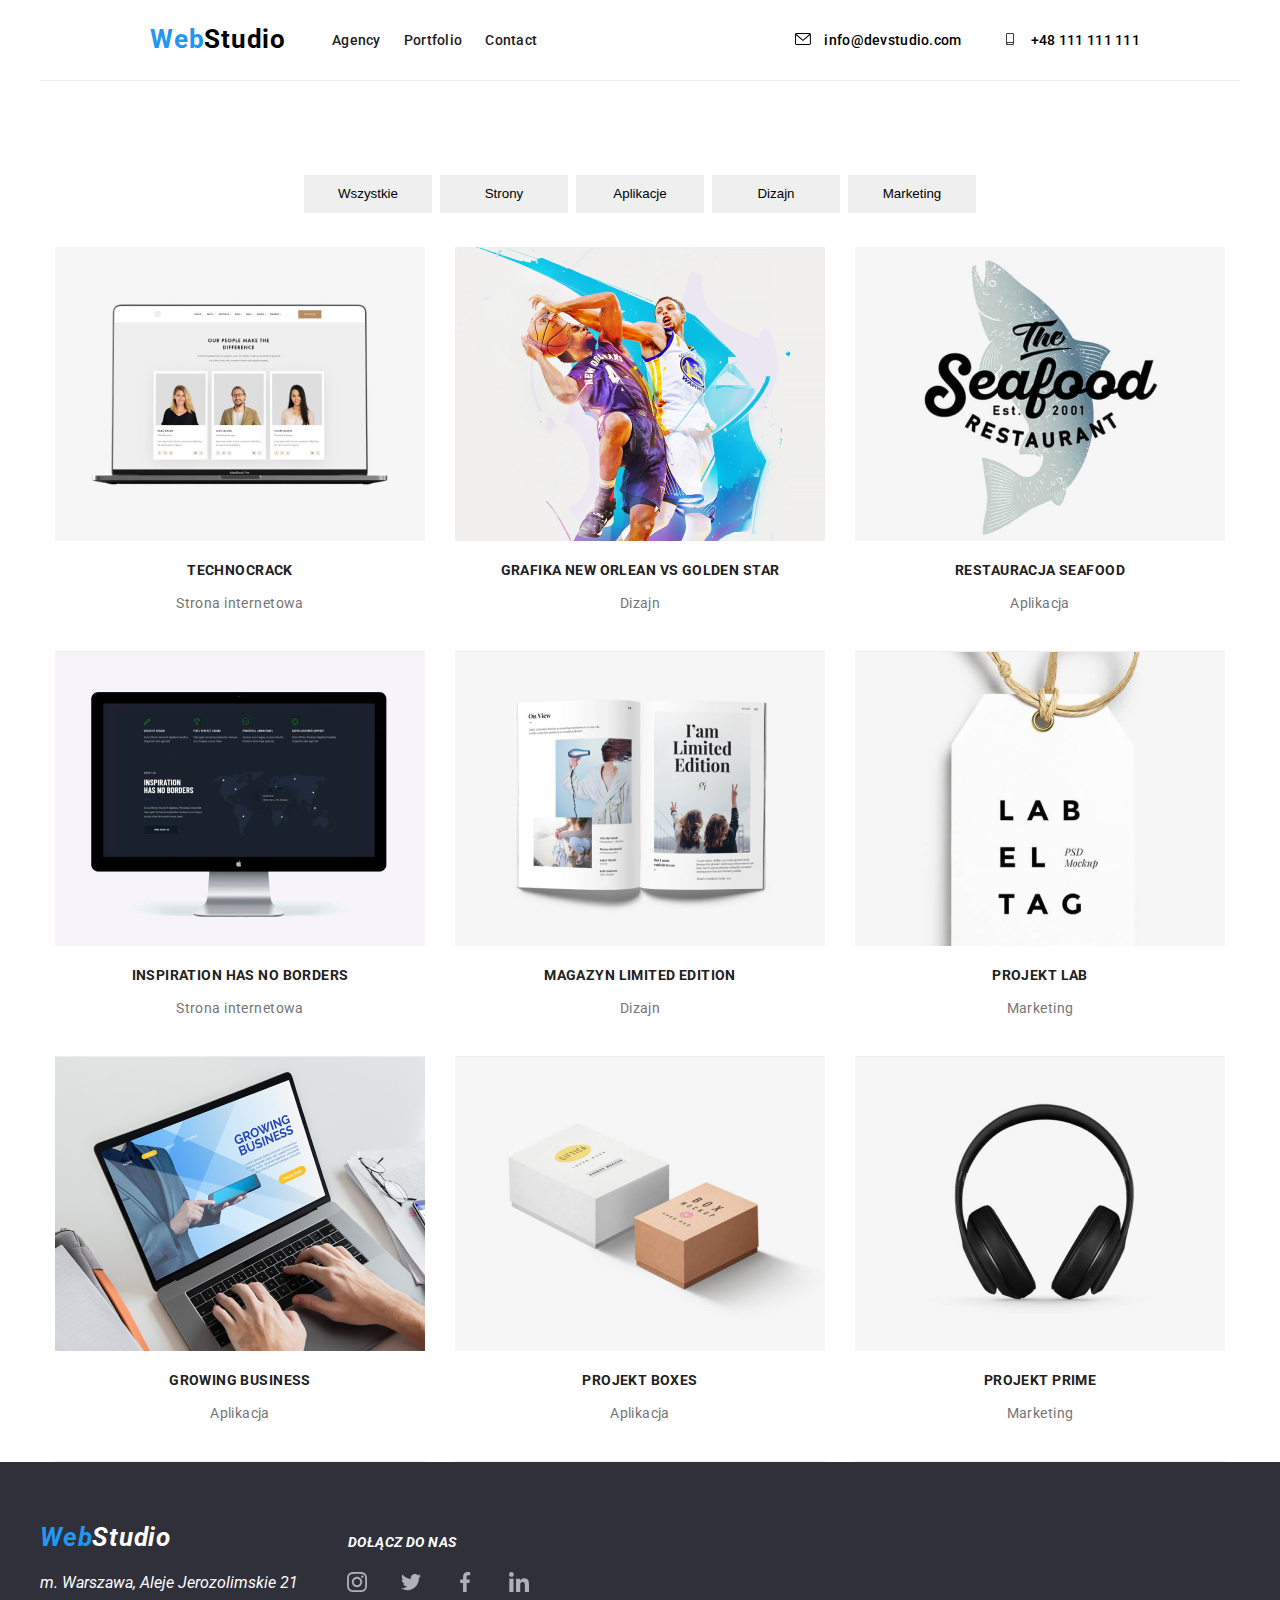
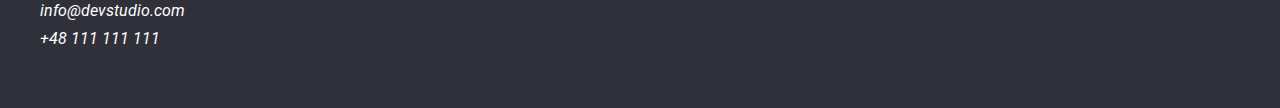
==== portfolio.html @ 7582083f "initial commit" ====
<!DOCTYPE html>
<html lang="en">

<head>
    <meta charset="UTF-8">
    <meta http-equiv="X-UA-Compatible" content="IE=edge">
    <meta name="viewport" content="width=device-width, initial-scale=1.0">
    <title>Portfolio</title>
    <link rel="stylesheet" href="styles.css">
    <link href="https://fonts.googleapis.com/css2?family=Roboto:wght@400;500;700&display=swap" rel="stylesheet" />

</head>

<body>
    <header class="header">
        <div class="header_menu container header_border">
    
    
            <nav class="nav">
                <a class="pierwsza_czesc_logo link ustawienie_logo_w_headerze" href="./index.html">
                    Web<span class="druga_czesc_logo link">Studio</span>
                </a>
                <ul class="nav__list list">
                    <li>
                        <a class="nav__l_i link" href="#">Agency</a>
                    </li>
                    <li>
                        <a class="nav__l_i link" href="./portfolio.html">Portfolio</a>
                    </li>
                    <li>
                        <a class="nav__l_i link" href="#">Contact</a>
                    </li>
                </ul>
            </nav>
            <ul class="adress_header list">
                <li>
                    
                    <a class="adress_header_l_i link address_color" href="mailto:info@devstudio.com">
    <svg width="16" height="12" class="svg_hover">
        <use href="./images/symbole_heder_lorem.svg#icon-email"></use>
    </svg>
                        info@devstudio.com</a>
                </li>
    
                <li>
                    
                    <a class="adress_header_l_i link address_color" href="tel:+48111111111">
                        <svg width="16" height="12" class="svg_hover odstep_miedzy_email_telefon">
                            <use href="./images/symbole_heder_lorem.svg#icon-smartphone"></use>
                        </svg>
                        +48 111 111 111</a>
                </li>
            </ul>
    
        </div>

    </header>


    <main>
        <!--filters-->
        <div class="container filters">
            <section class="margin_l_r_auto">
                <button type="button" class="portfolio_btn">Wszystkie</button>
                <button type="button" class="portfolio_btn">
                    Strony</button>
                <button type="button" class="portfolio_btn">
                    Aplikacje</button>
                <button type="button" class="portfolio_btn">
                    Dizajn</button>
                <button type="button" class="portfolio_btn">
                    Marketing</button>
            </section>
        </div>
        <section class="container">
            <ul class="wrapping">
                <li class="list porftolio_list porftolio_border portfolio_swiec"><img src="./images/projekt1.jpg"
                        alt="strona z ludźmi">
                    <div class="boxWtxtPortfolio">
                        <h3 class="naglowki_niższego_stopnia portfolio_title">Technocrack</h3>
                        <p class="akapit_p_class">Strona internetowa</p>
                    </div>

                </li>
                <li class="list porftolio_list porftolio_border portfolio_swiec"><img src="./images/projekt3.jpg"
                        alt="basketball players">
                    <div class="boxWtxtPortfolio">
                        <h3 class="naglowki_niższego_stopnia portfolio_title">Grafika New Orlean vs Golden Star</h3>
                        <p class="akapit_p_class">Dizajn</p>
                    </div>

                </li>
                <li class="list porftolio_list porftolio_border portfolio_swiec"><img src="./images/projekt4.jpg"
                        alt="Logo restauracji">
                    <div class="boxWtxtPortfolio">
                        <h3 class="naglowki_niższego_stopnia">Restauracja Seafood</h3>
                        <p class="akapit_p_class">Aplikacja</p>
                    </div>

                </li>
                <li class="list porftolio_list porftolio_border portfolio_swiec"><img src="./images/projekt5.jpg"
                        alt="monitor">
                    <div class="boxWtxtPortfolio">
                        <h3 class="naglowki_niższego_stopnia">Inspiration has no Borders</h3>
                        <p class="akapit_p_class">Strona internetowa</p>
                    </div>

                </li>
                <li class="list porftolio_list porftolio_border portfolio_swiec"><img src="./images/projekt6.jpg"
                        alt="otwarty magazyn">
                    <div class="boxWtxtPortfolio">
                        <h3 class="naglowki_niższego_stopnia">Magazyn Limited Edition</h3>
                        <p class="akapit_p_class">Dizajn</p>
                    </div>

                </li>
                <li class="list porftolio_list porftolio_border portfolio_swiec"><img src="./images/projekt7.jpg"
                        alt="brand">
                    <div class="boxWtxtPortfolio">
                        <h3 class="naglowki_niższego_stopnia">Projekt LAB</h3>
                        <p class="akapit_p_class">Marketing</p>
                    </div>

                </li>
                <li class="list porftolio_list porftolio_border portfolio_swiec"><img src="./images/projekt8.jpg"
                        alt="person working on laptop">
                    <div class="boxWtxtPortfolio">
                        <h3 class="naglowki_niższego_stopnia">Growing Business</h3>
                        <p class="akapit_p_class">Aplikacja</p>
                    </div>

                </li>
                <li class="list porftolio_list porftolio_border portfolio_swiec"><img src="./images/projekt9.jpg"
                        alt="boxes">
                    <div class="boxWtxtPortfolio">
                        <h3 class="naglowki_niższego_stopnia">Projekt Boxes</h3>
                        <p class="akapit_p_class">Aplikacja</p>
                    </div>

                </li>
                <li class="list porftolio_list porftolio_border portfolio_swiec"><img src="./images/projekt2.jpg"
                        alt="headphones">
                    <div class="boxWtxtPortfolio">
                        <h3 class="naglowki_niższego_stopnia">Projekt Prime</h3>
                        <p class="akapit_p_class">Marketing</p>
                    </div>

                </li>
            </ul>
        </section>
    </main>




    <footer class="footer">
        <div class="container">



            <address class="adress">

                <ul class="list list_flex">
                    <li>
                        <div class="box_footer">
                            <ul class="list link">
                                <li>
                                    <div class="logo_stopki">
                                        <a class="pierwsza_czesc_logo_footer" href="./index.html">Web<span
                                                class="druga_czesc_logo potrzeba_białego_tekstu">
                                                Studio</span>
                                        </a>
                                    </div>
                                </li>
                                <li class="list ulozenie_adresu_w_stopce">
                                    <a class="potrzeba_białego_tekstu">
                                        m. Warszawa, Aleje Jerozolimskie 21</a>
                                </li>
                                <li class="list ulozenie_adresu_w_stopce">
                                    <a class="adress_footer_l_i list potrzeba_białego_tekstu"
                                        href="mailto:info@devstudio.com">
                                        info@devstudio.com</a>
                                </li>
                                <li class="list ulozenie_adresu_w_stopce ulozenie_adresu_w_stopce_ostatni_element"><a
                                        class="adress_footer_l_i list potrzeba_białego_tekstu" href="tel:+48111111111">
                                        +48 111 111 111</a></li>
                            </ul>
                        </div>
                    </li>
                    <li>
                        <div class="box_footer dolacz_footer">

                            <h2 class="naglowki_niższego_stopnia potrzeba_białego_tekstu padding_dolacz_footer">
                                DOŁĄCZ DO NAS</h2>


                            <ul class="list icon_list">
                                <li class="svg_list_i">
                                    <a class="svg_link_i" href="#">
                                        <svg width="20px" height="20px">
                                            <use href="./images/symbole_ourteam_social.svg#icon-instagram"></use>
                                        </svg>
                                    </a>
                                </li>
                                <li class="svg_list_i">
                                    <a class="svg_link_i" href="#">
                                        <svg width="20" height="20">
                                            <use href="./images/symbole_ourteam_social.svg#icon-twitter"></use>
                                        </svg>
                                    </a>
                                </li>
                                <li class="svg_list_i">
                                    <a class="svg_link_i" href="#">
                                        <svg width="20" height="20">
                                            <use href="./images/symbole_ourteam_social.svg#icon-facebook"></use>
                                        </svg>
                                    </a>
                                </li>
                                <li class="svg_list_i">
                                    <a class="svg_link_i" href="#">
                                        <svg width="20" height="20">
                                            <use href="./images/symbole_ourteam_social.svg#icon-linkedin"></use>
                                        </svg>
                                    </a>
                                </li>
                            </ul>
                        </div>
                    </li>
                </ul>







            </address>
        </div>
    </footer>

</body>

</html>
---- styles.css ----
:root {
  --main--font: "Roboto", sans-serif;
  --main--color: #2196f3;
  --secondary-color: #000;
  --third-color: #fff;
  --main-background-color: #fff;
  --secoundary-backgroundcolor: #2196f3;
}

body {
  font-family: var(--main--font);
  background-color: var(--main-background-color);
  color: var(--secondary-color);
  margin: 0;
  padding: 0;
}
h1,
h2,
h3,
h4,
h5,
h6 {
  margin: 0;
}
ul,
ol {
  margin: 0;
  padding: 0;
}
p {
  padding: 0;
}
.list {
  list-style: none;
}
.link {
  text-decoration: none;
}
img {
  display: block;
}

.container {
  width: 1200px;
  margin-left: auto;
  margin-right: auto;
}
.header_border {
  border-bottom: 1px solid #ececec;
}

.header .container {
  display: flex;
}

.nav__list {
  display: flex;
  align-items: center;
}
.nav {
  display: flex;
}
.adress_header {
  display: flex;
  align-items: center;
}
.pierwsza_czesc_logo {
  display: flex;
  margin-left: 110px;
}
.druga_czesc_logo {
  display: flex;
  margin-right: 46px;
}

.ustawienie_logo_w_headerze {
  padding-top: 24px;
  padding-bottom: 25px;
}

.nav__l_i {
  margin-right: 23px;
}
.adress_header {
  margin-left: auto;
  margin-right: 100px;
}
.adress_header_l_i {
  margin-left: 10px;
}
.odstep_miedzy_email_telefon {
  margin-left: 30px;
}

/* LOGO */
.pierwsza_czesc_logo {
  font-family: var(--main-color);
  font-weight: 700;
  font-size: 26px;
  text-decoration: none;
  line-height: 1.192;
  letter-spacing: 0.03em;
  color: #2196f3;
}

.druga_czesc_logo {
  color: var(--secondary-color);
  letter-spacing: 0.03em;
  text-decoration: none;
  line-height: 1.192;
  font-weight: 700;
  font-size: 26px;
}

.footer {
  background: #2f303a;
}
.logo_stopki {
  padding-top: 60px;
  padding-bottom: 20px;
}

.ulozenie_adresu_w_stopce {
  padding-bottom: 9px;
}
.ulozenie_adresu_w_stopce_ostatni_element {
  padding-bottom: 60px;
}

.background_div {
  background: #2f303a;
}
.background_img {
  background-image: linear-gradient(
      rgba(47, 48, 58, 0.4),
      rgba(47, 48, 58, 0.4)
    ),
    url(./images/background_hero.png);
  background-size: cover;
  background-repeat: no-repeat;
}
.container_hero {
  display: flex;
  flex-direction: column;
  align-items: center;
  justify-content: center;
  color: var(--third-color);
  padding-top: 200px;
  padding-bottom: 200px;
}
/* NAGŁóWEK*/

.nav__l_i {
  text-decoration: none;
  font-weight: 500;
  font-size: 14px;
  line-height: 1.333;
  letter-spacing: 0.02em;
  color: #212121;
}





.nav__l_i:hover,
.nav__l_i:focus,
.adress_footer_l_i:hover,
.adress_footer_l_i:focus {
  color: var(--main--color);
}
.modal-btn:hover,
.modal-btn:focus,
.portfolio_btn:hover,
.portfolio_btn:focus {
  background-color: var(--main--color);
  color: var(--third-color);
}

.lorem_vector {
  width: 270px;
  height: 120px;
  align-items: center;
  justify-content: center;
  margin-left: auto;
  margin-right: auto;
  display: flex;
}

.adress_header {
  font-weight: 500;
  font-size: 14px;
  line-height: 1.333;
  letter-spacing: 0.02em;
}

.adress_header_l_i,
.adress_footer_l_i {
  text-decoration: none;
}
.address_color{
color: var(--secondary-color);

}
.address_color:focus,
.address_color:hover
{
  color: var(--main--color);
  
}
.svg_hover{
  fill: currentColor;
  margin-right: 10px;
}



.padding_hero {
  padding-bottom: 30px;
}

.znacznik_naglowka {
  width: 696px;
  height: 120px;

  margin-left: auto;
  margin-right: auto;
  font-weight: 900;
  font-size: 44px;
  line-height: 1.36;
  text-align: center;
  letter-spacing: 0.06em;
  text-transform: uppercase;
  color: var(--third-color);
}

.modal-btn {
  cursor: pointer;
  width: 200px;
  height: 50px;
  background: var(--main--color);
  box-shadow: 0px 4px 4px rgba(0, 0, 0, 0.15);
  border-radius: 4px;
}

/* Dotyczące tesktów */
.akapit_p_class {
  font-size: 14px;
  line-height: 1.714;
  letter-spacing: 0.03em;
  color: #757575;
}

.naglowki_niższego_stopnia {
  font-weight: bold;
  font-size: 14px;
  line-height: 1.142;
  letter-spacing: 0.03em;
  text-transform: uppercase;
  color: #212121;
}

.naglowek_drugiego_stopnia {
  font-weight: bold;
  font-size: 36px;
  line-height: 1.166;
  text-align: center;
  letter-spacing: 0.03em;
  color: #212121;
  padding-bottom: 50px;
}
.potrzeba_białego_tekstu {
  color: var(--third-color);
}

.address {
  display: flex;
}

.box {
  width: 370px;
  height: 294px;
  padding-right: 15px;
  padding-left: 15px;
}
.box:first-child{
width: 370px;
  height: 294px;
  padding-left: 15px;
}
.box:last-child{
width: 370px;
  height: 294px;
  padding-right: 15px;
}
/* .box2 {
  margin-right: 15px;
  margin-left: 15px;
} */
.our_team_padding {
  padding-top: 94px;
  padding-bottom: 50px;
}
.boxWtxt {
  display: flex;
  flex-direction: column;
  align-items: center;
  justify-content: center;
  width: 270px;
}
.boxWtxtPortfolio {
  display: flex;
  flex-direction: column;
  align-items: center;
  justify-content: center;
  width: 370px;
  height: 110px;
}
.social_icons {
  width: 270px;
  display: flex;
  align-items: center;
  justify-content: center;
}
.svg_list_i > .svg_link_i {
  display: flex;
  justify-content: center;
  align-items: center;
  width: 44px;
  height: 44px;
  border-radius: 50%;
  margin-left: 10px;
  fill: #afb1b8;
}

.icon_list {
  width: 270px;
  display: flex;
  justify-content: center;
  align-items: center;
  margin-left: auto;
  margin-right: auto;
  padding-bottom: 94px;
}

.svg_link_i:hover,
.svg_link_i:focus {
  background-color: var(--main--color);
  fill: var(--secondary-color);
}
.svg_list_i_c > .svg_link_i_c {
  display: flex;
  justify-content: center;
  align-items: center;
  width: 170px;
  height: 92px;
  border-radius: 50%;
  margin-left: 10px;
  fill: #afb1b8;
}
.portfolio_title {
  justify-content: center;
  text-align: center;
  display: flex;
  align-items: center;
  margin-left: auto;
  margin-right: auto;
}

.portfolio_swiec:hover,
.portfolio_swiec:focus {
  filter: brightness(50%);
  background-color: rgba(47, 48, 58, 0.4);
}

.icon_list {
  display: flex;
  justify-content: center;
  align-items: center;
  margin-left: auto;
  margin-right: auto;
}


.svg_list_i_c_k > .svg_link_i_c_k {
  display: flex;
  justify-content: center;
  align-items: center;
  width: 170px;
  height: 92px;
  margin-left: 10px;
  border: 1px solid #AFB1B8;
box-sizing: border-box;
border-radius: 4px;
  fill: #afb1b8;
}
.icon_color:hover,
.icon_color:focus,
.svg_link_i_c_k:hover,
.svg_link_i_c_k:focus{
  border-color: var(--secoundary-backgroundcolor);
  fill:  var(--main--color);
}
.icon_color{
  
  fill:#AFB1B8;;
}

.svg_link_i_c:hover,
.svg_link_i_c:focus {
  background-color: var(--main--color);
  fill: var(--secondary-color);
}
.boxWtxt1 {
  margin-top: 30px;
  /* padding-bottom: 10px; */
}
/* .boxWtxt2 {
  padding-bottom: 16px;
} */
.osoba_bg {
  width: 270px;
  height: 428px;
  background-color: var(--main-background-color);
  margin-bottom: 94px;
  margin-right: 15px;
  margin-left: 15px;
}

.lorem_list {
  display: flex;
}
.lista_zdjec {
  margin-left: auto;
  margin-right: auto;
}
.list_flex {
  display: flex;
}

.padding_dolacz_footer {
  padding-left: 50px;
  text-decoration: none;
  padding-top: 72px;
  padding-bottom: 10px;
}

/* koniec dot. tekstu*/

/* background*/
.lorem_list_bg {
  margin-right: auto;
  margin-left: auto;
  padding-top: 94px;
  padding-bottom: 94px;
}

.what_we_do {
  padding-bottom: 50px;
  display: flex;
  flex-direction: column;
  align-items: center;
  justify-content: center;
}
.container_our_team_bg {
  display: flex;
  flex-direction: column;
  align-items: center;
  justify-content: center;

}
.our_team_bg{
  background-color: #f5f4fa;
}
.pierwsza_czesc_logo_footer {
  display: flex;
  font-family: var(--main-color);
  font-weight: 700;
  font-size: 26px;
  text-decoration: none;
  line-height: 1.192;
  letter-spacing: 0.03em;
  color: #2196f3;
}

/* PORTFOLIO PART */
.portfolio_btn {
  cursor: pointer;
  width: 128px;
  height: 38px;
  margin-right: 4px;
  margin-left: 4px;
  border: none;
}

.filters {
  padding-top: 94px;
  padding-bottom: 34px;
}
.wrapping {
  display: flex;
  flex-wrap: wrap;
}
.margin_l_r_auto {
  display: flex;
  justify-content: center;
  margin-left: auto;
  margin-right: auto;
}
.porftolio_list:nth-child(3n + 1) {
  margin-right: 30px;
  margin-left: 15px;
}
.porftolio_list:nth-child(3n) {
  margin-right: 15px;
  margin-left: 30px;
}
.porftolio_border {
  border-bottom: 1px solid #eeeeee;
}
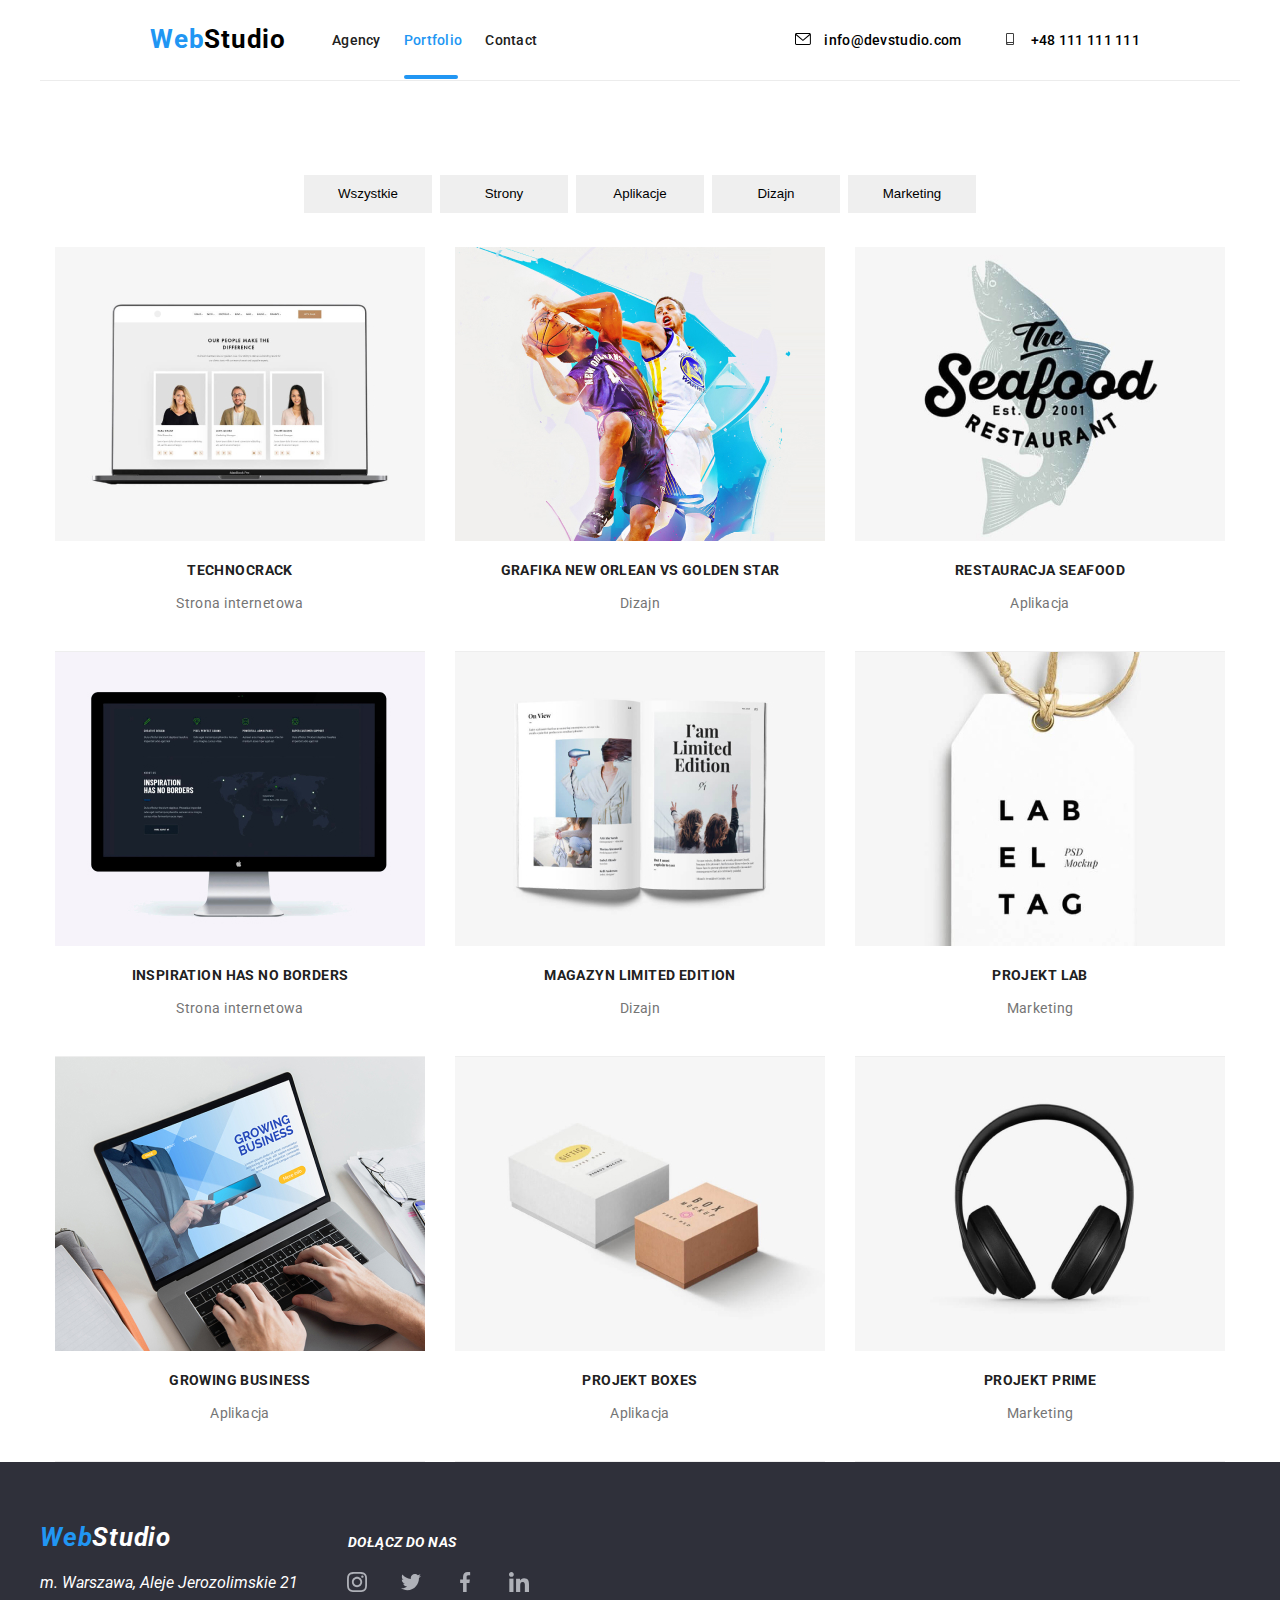
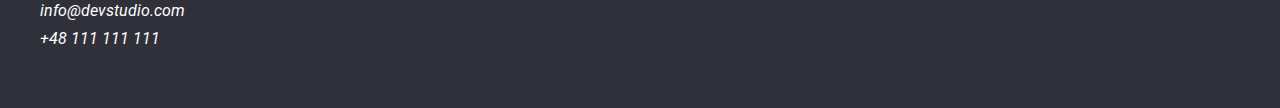
==== commit ddda1e09: "adding modal window" ====
--- a/portfolio.html
+++ b/portfolio.html
@@ -22,10 +22,10 @@
                 </a>
                 <ul class="nav__list list">
                     <li>
-                        <a class="nav__l_i link" href="#">Agency</a>
-                    </li>
-                    <li>
-                        <a class="nav__l_i link" href="./portfolio.html">Portfolio</a>
+                        <a class="nav__l_i link" href="./index.html">Agency</a>
+                    </li>
+                    <li>
+                        <a class="nav__l_i link active_page" href="./portfolio.html">Portfolio</a>
                     </li>
                     <li>
                         <a class="nav__l_i link" href="#">Contact</a>
--- a/styles.css
+++ b/styles.css
@@ -102,6 +102,9 @@
   letter-spacing: 0.03em;
   color: #2196f3;
 }
+
+
+
 
 .druga_czesc_logo {
   color: var(--secondary-color);
@@ -169,6 +172,21 @@
 .adress_footer_l_i:focus {
   color: var(--main--color);
 }
+.active_page{
+  color: var(--main--color);
+}
+.active_page::after{
+  content: "";
+  width: 54px;
+  height: 4px;
+  border-radius: 2px;
+  background-color: var(--main--color);
+  position: absolute;
+  display: flex;
+  margin-top: 25px;
+  
+}
+
 .modal-btn:hover,
 .modal-btn:focus,
 .portfolio_btn:hover,
@@ -346,7 +364,7 @@
 .svg_link_i:hover,
 .svg_link_i:focus {
   background-color: var(--main--color);
-  fill: var(--secondary-color);
+  fill: var(--third-color);
 }
 .svg_list_i_c > .svg_link_i_c {
   display: flex;
@@ -392,7 +410,7 @@
   border: 1px solid #AFB1B8;
 box-sizing: border-box;
 border-radius: 4px;
-  fill: #afb1b8;
+  fill: var(--third-color);
 }
 .icon_color:hover,
 .icon_color:focus,
@@ -406,10 +424,14 @@
   fill:#AFB1B8;;
 }
 
+.svg_padding{
+margin-left: 15px;
+margin-right: 15px;
+}
 .svg_link_i_c:hover,
 .svg_link_i_c:focus {
   background-color: var(--main--color);
-  fill: var(--secondary-color);
+  fill: var(--third-color);
 }
 .boxWtxt1 {
   margin-top: 30px;
@@ -518,3 +540,31 @@
 .porftolio_border {
   border-bottom: 1px solid #eeeeee;
 }
+
+
+.is-hidden{
+  opacity: 0;
+  visibility: hidden;
+  pointer-events: none;
+}
+.modal{
+  position: absolute;
+  top: 50%;
+  left: 50%;
+  transform: translate(-50%,-50%);
+  min-width: 528px;
+  min-height: 581px;
+  background-color: var(--main-background-color);
+}
+.close-btn{
+  position: absolute;
+  top: 8px;
+  right: 8px;
+  width: 30px;
+  height: 30px;
+  background-color: var(--main-background-color);
+  border: 1px solid rgba(0, 0, 0, 0.1);
+  border-radius: 50%;
+  cursor: pointer;
+  box-sizing: border-box;
+}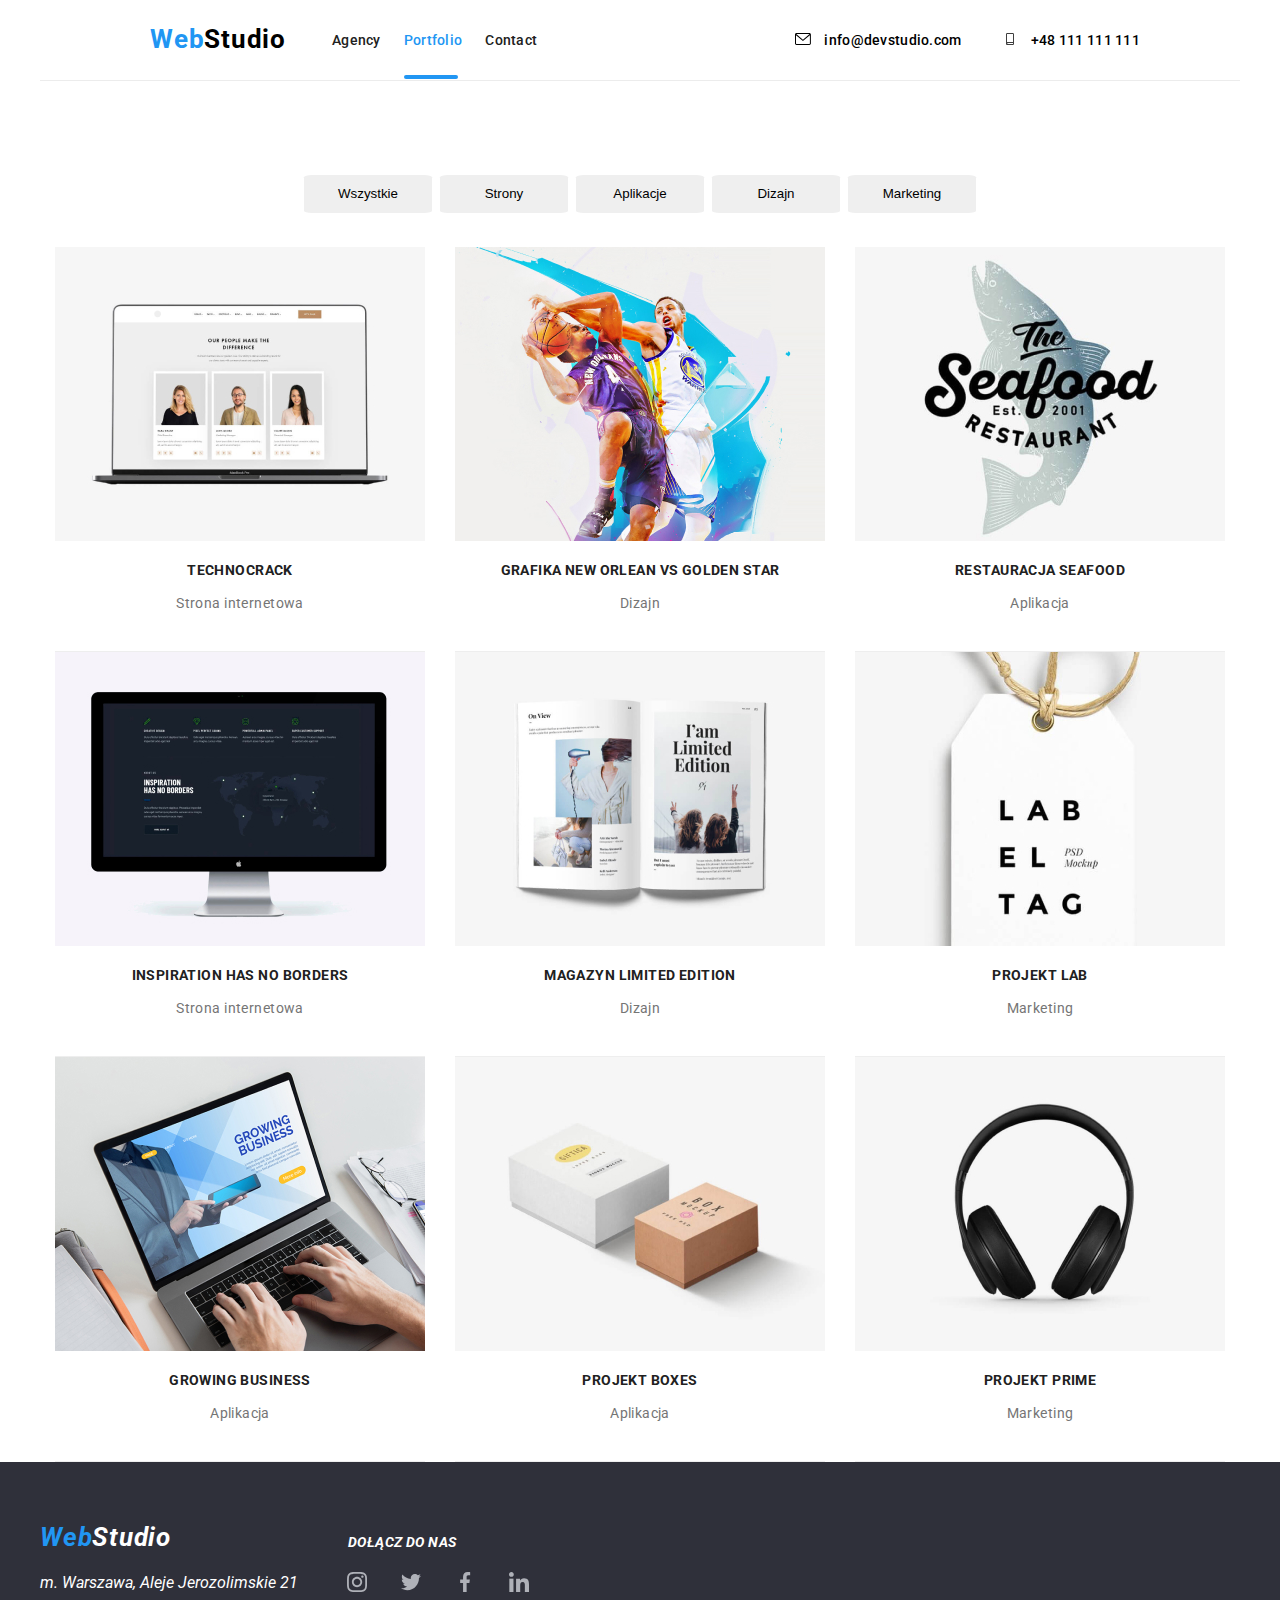
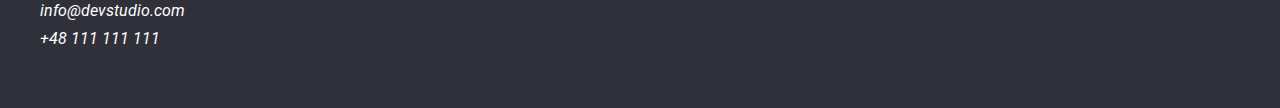
==== commit 89ab53a8: "pierwsza wersja do wysłania" ====
--- a/portfolio.html
+++ b/portfolio.html
@@ -14,8 +14,8 @@
 <body>
     <header class="header">
         <div class="header_menu container header_border">
-    
-    
+
+
             <nav class="nav">
                 <a class="pierwsza_czesc_logo link ustawienie_logo_w_headerze" href="./index.html">
                     Web<span class="druga_czesc_logo link">Studio</span>
@@ -34,16 +34,16 @@
             </nav>
             <ul class="adress_header list">
                 <li>
-                    
+
                     <a class="adress_header_l_i link address_color" href="mailto:info@devstudio.com">
-    <svg width="16" height="12" class="svg_hover">
-        <use href="./images/symbole_heder_lorem.svg#icon-email"></use>
-    </svg>
+                        <svg width="16" height="12" class="svg_hover">
+                            <use href="./images/symbole_heder_lorem.svg#icon-email"></use>
+                        </svg>
                         info@devstudio.com</a>
                 </li>
-    
+
                 <li>
-                    
+
                     <a class="adress_header_l_i link address_color" href="tel:+48111111111">
                         <svg width="16" height="12" class="svg_hover odstep_miedzy_email_telefon">
                             <use href="./images/symbole_heder_lorem.svg#icon-smartphone"></use>
@@ -51,7 +51,7 @@
                         +48 111 111 111</a>
                 </li>
             </ul>
-    
+
         </div>
 
     </header>
@@ -61,7 +61,8 @@
         <!--filters-->
         <div class="container filters">
             <section class="margin_l_r_auto">
-                <button type="button" class="portfolio_btn">Wszystkie</button>
+                <button type="button" class="portfolio_btn">
+                    Wszystkie</button>
                 <button type="button" class="portfolio_btn">
                     Strony</button>
                 <button type="button" class="portfolio_btn">
@@ -74,72 +75,153 @@
         </div>
         <section class="container">
             <ul class="wrapping">
-                <li class="list porftolio_list porftolio_border portfolio_swiec"><img src="./images/projekt1.jpg"
-                        alt="strona z ludźmi">
+                <li class="list porftolio_list porftolio_border">
+                    <div class="animation-box">
+                        <img class="portfolio_swiec" src="./images/projekt1.jpg" alt="strona z ludźmi">
+                        <div class="overflow">
+                            <p>Technocrack jest popularną platformą wykorzystywaną do rozpowszechniania koronawirusa.
+                                Firmy wykorzystują tę platformę
+                                do celów szpiegowskich i ataków na niezabezpieczone serwery konkurencji</p>
+                        </div>
+
+                    </div>
+
                     <div class="boxWtxtPortfolio">
                         <h3 class="naglowki_niższego_stopnia portfolio_title">Technocrack</h3>
                         <p class="akapit_p_class">Strona internetowa</p>
                     </div>
 
                 </li>
-                <li class="list porftolio_list porftolio_border portfolio_swiec"><img src="./images/projekt3.jpg"
-                        alt="basketball players">
+                <li class="list porftolio_list porftolio_border">
+                    <div class="animation-box">
+                        <img class="portfolio_swiec" src="./images/projekt3.jpg" alt="basketball players">
+
+                        <div class="overflow">
+                            <p>Technocrack jest popularną platformą wykorzystywaną do rozpowszechniania koronawirusa.
+                                Firmy wykorzystują tę platformę
+                                do celów szpiegowskich i ataków na niezabezpieczone serwery konkurencji</p>
+                        </div>
+                    </div>
+
                     <div class="boxWtxtPortfolio">
                         <h3 class="naglowki_niższego_stopnia portfolio_title">Grafika New Orlean vs Golden Star</h3>
                         <p class="akapit_p_class">Dizajn</p>
                     </div>
 
                 </li>
-                <li class="list porftolio_list porftolio_border portfolio_swiec"><img src="./images/projekt4.jpg"
-                        alt="Logo restauracji">
+                <li class="list porftolio_border porftolio_list">
+                    <div class="animation-box">
+                        <img class="portfolio_swiec" src="./images/projekt4.jpg" alt="Logo restauracji">
+
+                        <div class="overflow">
+                            <p>Technocrack jest popularną platformą wykorzystywaną do rozpowszechniania koronawirusa.
+                                Firmy wykorzystują tę platformę
+                                do celów szpiegowskich i ataków na niezabezpieczone serwery konkurencji</p>
+                        </div>
+                    </div>
+
                     <div class="boxWtxtPortfolio">
                         <h3 class="naglowki_niższego_stopnia">Restauracja Seafood</h3>
                         <p class="akapit_p_class">Aplikacja</p>
                     </div>
 
                 </li>
-                <li class="list porftolio_list porftolio_border portfolio_swiec"><img src="./images/projekt5.jpg"
-                        alt="monitor">
+                <li class="list porftolio_list porftolio_border">
+                    <div class="animation-box">
+                        <img class="portfolio_swiec" src="./images/projekt5.jpg" alt="monitor">
+
+                        <div class="overflow">
+                            <p>Technocrack jest popularną platformą wykorzystywaną do rozpowszechniania koronawirusa.
+                                Firmy wykorzystują tę platformę
+                                do celów szpiegowskich i ataków na niezabezpieczone serwery konkurencji</p>
+                        </div>
+                    </div>
+
                     <div class="boxWtxtPortfolio">
                         <h3 class="naglowki_niższego_stopnia">Inspiration has no Borders</h3>
                         <p class="akapit_p_class">Strona internetowa</p>
                     </div>
 
                 </li>
-                <li class="list porftolio_list porftolio_border portfolio_swiec"><img src="./images/projekt6.jpg"
-                        alt="otwarty magazyn">
+                <li class="list porftolio_list porftolio_border">
+                    <div class="animation-box">
+                        <img class="portfolio_swiec" src="./images/projekt6.jpg" alt="otwarty magazyn">
+
+                        <div class="overflow">
+                            <p>Technocrack jest popularną platformą wykorzystywaną do rozpowszechniania koronawirusa.
+                                Firmy wykorzystują tę platformę
+                                do celów szpiegowskich i ataków na niezabezpieczone serwery konkurencji</p>
+                        </div>
+                    </div>
+
                     <div class="boxWtxtPortfolio">
                         <h3 class="naglowki_niższego_stopnia">Magazyn Limited Edition</h3>
                         <p class="akapit_p_class">Dizajn</p>
                     </div>
 
                 </li>
-                <li class="list porftolio_list porftolio_border portfolio_swiec"><img src="./images/projekt7.jpg"
-                        alt="brand">
+                <li class="list porftolio_list porftolio_border">
+                    <div class="animation-box">
+                        <img class="portfolio_swiec" src="./images/projekt7.jpg" alt="brand">
+
+                        <div class="overflow">
+                            <p>Technocrack jest popularną platformą wykorzystywaną do rozpowszechniania koronawirusa.
+                                Firmy wykorzystują tę platformę
+                                do celów szpiegowskich i ataków na niezabezpieczone serwery konkurencji</p>
+                        </div>
+                    </div>
+
                     <div class="boxWtxtPortfolio">
                         <h3 class="naglowki_niższego_stopnia">Projekt LAB</h3>
                         <p class="akapit_p_class">Marketing</p>
                     </div>
 
                 </li>
-                <li class="list porftolio_list porftolio_border portfolio_swiec"><img src="./images/projekt8.jpg"
-                        alt="person working on laptop">
+                <li class="list porftolio_list porftolio_border">
+                    <div class="animation-box">
+                        <img class="portfolio_swiec" src="./images/projekt8.jpg" alt="person working on laptop">
+
+                        <div class="overflow">
+                            <p>Technocrack jest popularną platformą wykorzystywaną do rozpowszechniania koronawirusa.
+                                Firmy wykorzystują tę platformę
+                                do celów szpiegowskich i ataków na niezabezpieczone serwery konkurencji</p>
+                        </div>
+                    </div>
+
                     <div class="boxWtxtPortfolio">
                         <h3 class="naglowki_niższego_stopnia">Growing Business</h3>
                         <p class="akapit_p_class">Aplikacja</p>
                     </div>
 
                 </li>
-                <li class="list porftolio_list porftolio_border portfolio_swiec"><img src="./images/projekt9.jpg"
-                        alt="boxes">
+                <li class="list porftolio_list porftolio_border">
+                    <div class="animation-box">
+                        <img class="portfolio_swiec" src="./images/projekt9.jpg" alt="boxes">
+
+                        <div class="overflow">
+                            <p>Technocrack jest popularną platformą wykorzystywaną do rozpowszechniania koronawirusa.
+                                Firmy wykorzystują tę platformę
+                                do celów szpiegowskich i ataków na niezabezpieczone serwery konkurencji</p>
+                        </div>
+                    </div>
+
                     <div class="boxWtxtPortfolio">
                         <h3 class="naglowki_niższego_stopnia">Projekt Boxes</h3>
                         <p class="akapit_p_class">Aplikacja</p>
                     </div>
 
                 </li>
-                <li class="list porftolio_list porftolio_border portfolio_swiec"><img src="./images/projekt2.jpg"
-                        alt="headphones">
+                <li class="list porftolio_list porftolio_border">
+                    <div class="animation-box">
+                        <img class="portfolio_swiec" src="./images/projekt2.jpg" alt="headphones">
+
+                        <div class="overflow">
+                            <p>Technocrack jest popularną platformą wykorzystywaną do rozpowszechniania koronawirusa.
+                                Firmy wykorzystują tę platformę
+                                do celów szpiegowskich i ataków na niezabezpieczone serwery konkurencji</p>
+                        </div>
+                    </div>
+
                     <div class="boxWtxtPortfolio">
                         <h3 class="naglowki_niższego_stopnia">Projekt Prime</h3>
                         <p class="akapit_p_class">Marketing</p>
--- a/styles.css
+++ b/styles.css
@@ -103,9 +103,6 @@
   color: #2196f3;
 }
 
-
-
-
 .druga_czesc_logo {
   color: var(--secondary-color);
   letter-spacing: 0.03em;
@@ -162,20 +159,16 @@
   color: #212121;
 }
 
-
-
-
-
 .nav__l_i:hover,
 .nav__l_i:focus,
 .adress_footer_l_i:hover,
 .adress_footer_l_i:focus {
   color: var(--main--color);
 }
-.active_page{
+.active_page {
   color: var(--main--color);
 }
-.active_page::after{
+.active_page::after {
   content: "";
   width: 54px;
   height: 4px;
@@ -184,7 +177,6 @@
   position: absolute;
   display: flex;
   margin-top: 25px;
-  
 }
 
 .modal-btn:hover,
@@ -216,22 +208,17 @@
 .adress_footer_l_i {
   text-decoration: none;
 }
-.address_color{
-color: var(--secondary-color);
-
+.address_color {
+  color: var(--secondary-color);
 }
 .address_color:focus,
-.address_color:hover
-{
+.address_color:hover {
   color: var(--main--color);
-  
-}
-.svg_hover{
+}
+.svg_hover {
   fill: currentColor;
   margin-right: 10px;
 }
-
-
 
 .padding_hero {
   padding-bottom: 30px;
@@ -296,18 +283,19 @@
 }
 
 .box {
+  position: relative;
   width: 370px;
   height: 294px;
   padding-right: 15px;
   padding-left: 15px;
 }
-.box:first-child{
-width: 370px;
+.box:first-child {
+  width: 370px;
   height: 294px;
   padding-left: 15px;
 }
-.box:last-child{
-width: 370px;
+.box:last-child {
+  width: 370px;
   height: 294px;
   padding-right: 15px;
 }
@@ -385,10 +373,37 @@
   margin-right: auto;
 }
 
-.portfolio_swiec:hover,
-.portfolio_swiec:focus {
-  filter: brightness(50%);
-  background-color: rgba(47, 48, 58, 0.4);
+.animation-box {
+  width: 370px;
+  height: 294px;
+  position: relative;
+  overflow: hidden;
+}
+.overflow {
+  position: absolute;
+  width: 100%;
+  height: 100%;
+  background-color: rgba(33, 150, 243, 0.9);
+  top: 0;
+  left: 0;
+
+  transform: translateY(100%);
+  transition: transform 250ms cubic-bezier(0.4, 0, 0.2, 1);
+}
+.animation-box:hover .overflow {
+  transform: translateY(0);
+  border: 1px solid #eeeeee;
+}
+.overflow > p {
+  margin: 0;
+  padding: 49px 45px 49px 24px;
+  font-style: normal;
+  font-weight: 400;
+  font-size: 18px;
+  line-height: 28px;
+  letter-spacing: 0.03em;
+
+  color: var(--third-color);
 }
 
 .icon_list {
@@ -398,7 +413,6 @@
   margin-left: auto;
   margin-right: auto;
 }
-
 
 .svg_list_i_c_k > .svg_link_i_c_k {
   display: flex;
@@ -407,26 +421,25 @@
   width: 170px;
   height: 92px;
   margin-left: 10px;
-  border: 1px solid #AFB1B8;
-box-sizing: border-box;
-border-radius: 4px;
+  border: 1px solid #afb1b8;
+  box-sizing: border-box;
+  border-radius: 4px;
   fill: var(--third-color);
 }
 .icon_color:hover,
 .icon_color:focus,
 .svg_link_i_c_k:hover,
-.svg_link_i_c_k:focus{
+.svg_link_i_c_k:focus {
   border-color: var(--secoundary-backgroundcolor);
-  fill:  var(--main--color);
-}
-.icon_color{
-  
-  fill:#AFB1B8;;
-}
-
-.svg_padding{
-margin-left: 15px;
-margin-right: 15px;
+  fill: var(--main--color);
+}
+.icon_color {
+  fill: #afb1b8;
+}
+
+.svg_padding {
+  margin-left: 15px;
+  margin-right: 15px;
 }
 .svg_link_i_c:hover,
 .svg_link_i_c:focus {
@@ -489,9 +502,8 @@
   flex-direction: column;
   align-items: center;
   justify-content: center;
-
-}
-.our_team_bg{
+}
+.our_team_bg {
   background-color: #f5f4fa;
 }
 .pierwsza_czesc_logo_footer {
@@ -513,6 +525,7 @@
   margin-right: 4px;
   margin-left: 4px;
   border: none;
+  border-radius: 6%;
 }
 
 .filters {
@@ -540,23 +553,34 @@
 .porftolio_border {
   border-bottom: 1px solid #eeeeee;
 }
-
-
-.is-hidden{
+.descrition-at-picture {
+  box-sizing: border-box;
+  width: 370px;
+  height: 70px;
+  padding-top: 27px;
+  background: rgba(47, 48, 58, 0.8);
+  color: var(--main-background-color);
+  text-align: center;
+  text-transform: uppercase;
+  position: absolute;
+  bottom: 0px;
+}
+
+.is-hidden {
   opacity: 0;
   visibility: hidden;
   pointer-events: none;
 }
-.modal{
+.modal {
   position: absolute;
   top: 50%;
   left: 50%;
-  transform: translate(-50%,-50%);
+  transform: translate(-50%, -50%);
   min-width: 528px;
   min-height: 581px;
   background-color: var(--main-background-color);
 }
-.close-btn{
+.close-btn {
   position: absolute;
   top: 8px;
   right: 8px;
@@ -567,4 +591,35 @@
   border-radius: 50%;
   cursor: pointer;
   box-sizing: border-box;
-}+}
+.close-btn:hover {
+  animation: puls 2000ms infinite 250ms;
+}
+@keyframes puls {
+  0% {
+    transform: scale(1);
+  }
+
+  50% {
+    transform: scale(1.25);
+  }
+
+  100% {
+    transform: scale(1);
+  }
+}
+
+.backdrop {
+  position: fixed;
+  left: 0;
+  top: 0;
+  width: 100%;
+  height: 100%;
+  background-color: rgba(0, 0, 0, 0.1);
+
+  transition: opacity 2000ms cubic-bezier(0.075, 0.82, 0.165, 1),
+    visibility 2000ms cubic-bezier(0.075, 0.82, 0.165, 1);
+
+  transition: opacity 2000ms cubic-bezier(0.075, 0.82, 0.165, 1),
+    visibility 2000ms cubic-bezier(0.075, 0.82, 0.165, 1);
+}
